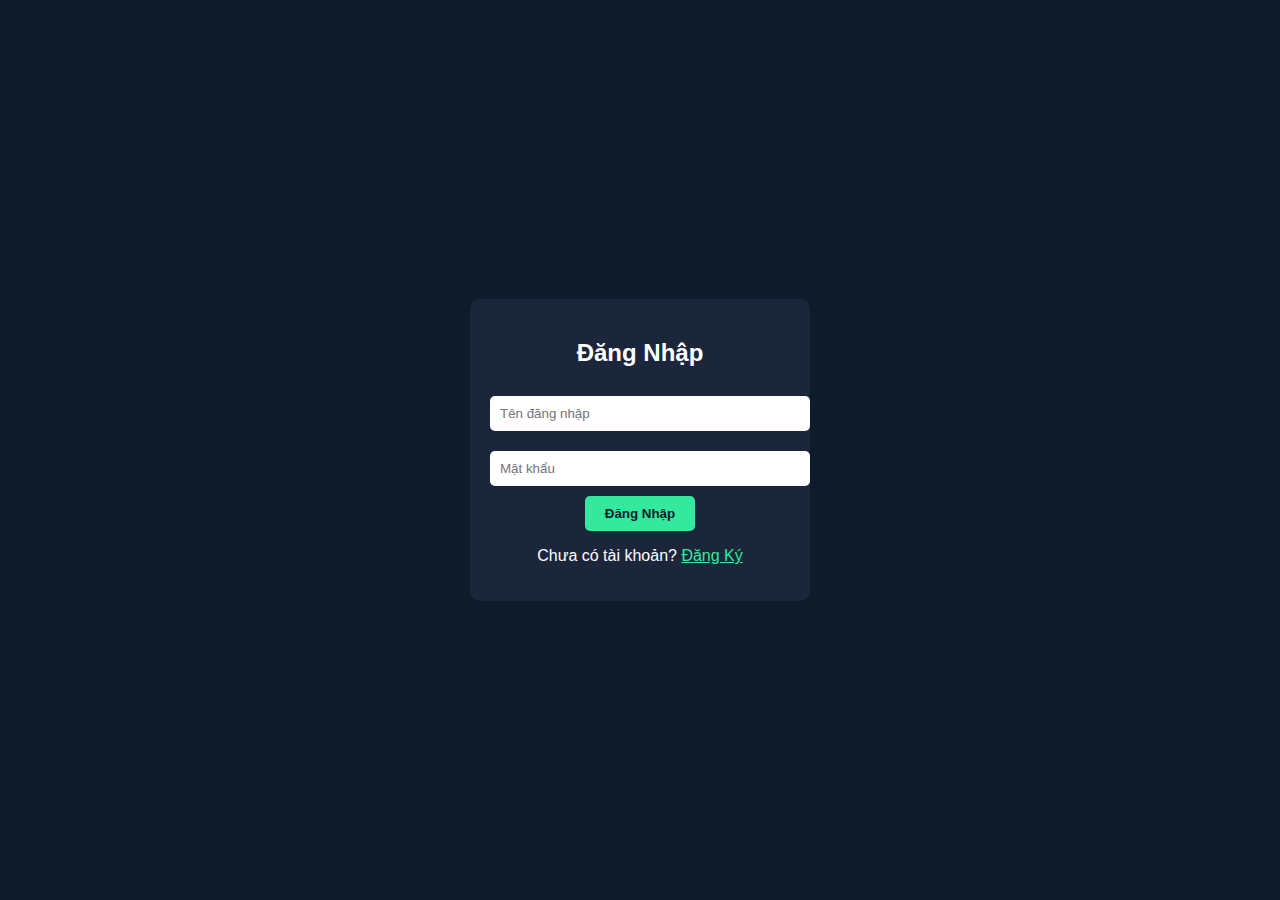
==== index.html @ 188a946c "Update index.html" ====
<!DOCTYPE html>
<html lang="vi">
<head>
    <meta charset="UTF-8">
    <meta name="viewport" content="width=device-width, initial-scale=1.0">
    <title>Shop Bán Xlim</title>
    <link rel="stylesheet" href="styles.css">
</head>
<body>
    <div class="login" id="login">
        <div class="form-container">
            <h2>Đăng Nhập</h2>
            <input type="text" id="loginUsername" placeholder="Tên đăng nhập">
            <input type="password" id="loginPassword" placeholder="Mật khẩu">
            <button onclick="handleLogin()">Đăng Nhập</button>
            <p>Chưa có tài khoản? <a href="#" onclick="showSignup()" style="color: #34e89e;">Đăng Ký</a></p>
        </div>
    </div>

    <div class="signup" id="signup" style="display: none;">
        <div class="form-container">
            <h2>Đăng Ký</h2>
            <input type="text" id="signupUsername" placeholder="Tên đăng nhập">
            <input type="password" id="signupPassword" placeholder="Mật khẩu">
            <input type="password" id="signupPasswordConfirm" placeholder="Nhập lại mật khẩu">
            <button onclick="togglePasswordVisibility()">Hiện/Ẩn Mật Khẩu</button>
            <button onclick="handleSignup()">Đăng Ký</button>
            <p>Đã có tài khoản? <a href="#" onclick="showLogin()" style="color: #34e89e;">Đăng Nhập</a></p>
        </div>
    </div>

    <div id="content" style="display: none;">
        <div class="header">
            <h1>Shop Bán Xlim</h1>
            <button class="menu-button" onclick="toggleDropdown()">☰</button>
            <div class="dropdown" id="dropdownMenu">
                <button onclick="showDepositInfo()">Nạp tiền</button>
                <button onclick="showTransfer()">Chuyển khoản</button>
            </div>
        </div>
        <div id="balance" style="color: #ff9900; text-align: center; margin: 20px; font-size: 24px;">
            Số dư của bạn: <span id="balanceAmount">0</span> VNĐ
        </div>
        <div class="logout">
            <button onclick="logout()">Đăng Xuất</button>
        </div>
        <div id="welcomeMessage" style="color: #ff9900; text-align: center; margin: 20px;"></div>
        <div class="container" id="productContainer">
            <div class="item">
                <img src="IMG_3823.jpeg" alt="Xlim">
                <h3>Sản phẩm 1</h3>
                <p>350k</p>
                <button onclick="handlePurchase(350000)">Mua ngay</button>
            </div>
            <div class="item">
                <img src="IMG_3822.jpeg" alt="Xlim">
                <h3>Sản phẩm 2</h3>
                <p>350k</p>
                <button onclick="handlePurchase(350000)">Mua ngay</button>
            </div>
            <div class="item">
                <img src="IMG_3681.heic" alt="Xlim">
                <h3>Sản phẩm 3</h3>
                <p>350k</p>
                <button onclick="handlePurchase(350000)">Mua ngay</button>
            </div>
            <div class="item">
                <img src="IMG_3825.jpeg" alt="Xlim">
                <h3>Sản phẩm 4</h3>
                <p>350k</p>
                <button onclick="handlePurchase(350000)">Mua ngay</button>
            </div>
        </div>
    </div>

    <div id="depositInfo" style="display: none; text-align: center; margin: 20px;">
        <h2>Thông Tin Nạp Tiền</h2>
        <p>Số tài khoản: <strong>6907205383545</strong></p>
        <p>Chủ tài khoản: <strong>Pham The Hien</strong></p>
        <img src="IMG_4017.jpeg" alt="QR Code" style="max-width: 200px; margin: 20px auto;">
        <button onclick="hideDepositInfo()">Đóng</button>
    </div>

    <script src="scripts.js"></script>
</body>
</html>
---- styles.css ----
body {
    font-family: Arial, sans-serif;
    background-color: #0d1b2a;
    color: white;
    margin: 0;
}
.header {
    background-color: #1b263b;
    text-align: center;
    padding: 20px;
}
.header h1 {
    color: #ff9900;
    text-transform: uppercase;
    margin: 0;
}
.menu-button {
    position: absolute;
    top: 20px;
    left: 20px;
    background-color: #34e89e;
    border: none;
    padding: 10px;
    color: #0d1b2a;
    font-weight: bold;
    border-radius: 5px;
    cursor: pointer;
}
.dropdown {
    display: none;
    position: absolute;
    top: 60px;
    left: 20px;
    background-color: #1b263b;
    border-radius: 5px;
    padding: 10px;
    z-index: 10;
}
.dropdown button {
    background-color: #34e89e;
    border: none;
    padding: 10px 20px;
    color: #0d1b2a;
    font-weight: bold;
    border-radius: 5px;
    cursor: pointer;
    width: 100%;
    text-align: left;
}
.dropdown button:hover {
    background-color: #28a37f;
}
.container {
    display: grid;
    grid-template-columns: repeat(2, 1fr);
    gap: 20px;
    padding: 20px;
}
.item {
    background-color: #1b263b;
    padding: 20px;
    border-radius: 10px;
    text-align: center;
}
.item img {
    max-width: 100%;
    border-radius: 10px;
}
.item h3 {
    margin: 10px 0;
}
.item p {
    font-size: 20px;
    color: #ff9900;
    font-weight: bold;
}
.item button {
    background-color: #34e89e;
    border: none;
    padding: 10px 20px;
    color: #0d1b2a;
    font-weight: bold;
    border-radius: 5px;
    cursor: pointer;
}
.item button:hover {
    background-color: #28a37f;
}
.login, .signup {
    display: flex;
    justify-content: center;
    align-items: center;
    height: 100vh;
    background-color: #0d1b2a;
}
.form-container {
    background-color: #1b263b;
    padding: 20px;
    border-radius: 10px;
    text-align: center;
    width: 300px;
}
.form-container input {
    width: 100%;
    padding: 10px;
    margin: 10px 0;
    border: none;
    border-radius: 5px;
}
.form-container button {
    background-color: #34e89e;
    border: none;
    padding: 10px 20px;
    color: #0d1b2a;
    font-weight: bold;
    border-radius: 5px;
    cursor: pointer;
}
.logout {
    text-align: center;
    margin: 20px;
}
.logout button {
    background-color: #ff4d4d;
    border: none;
    padding: 10px 20px;
    color: white;
    font-weight: bold;
    border-radius: 5px;
    cursor: pointer;
}
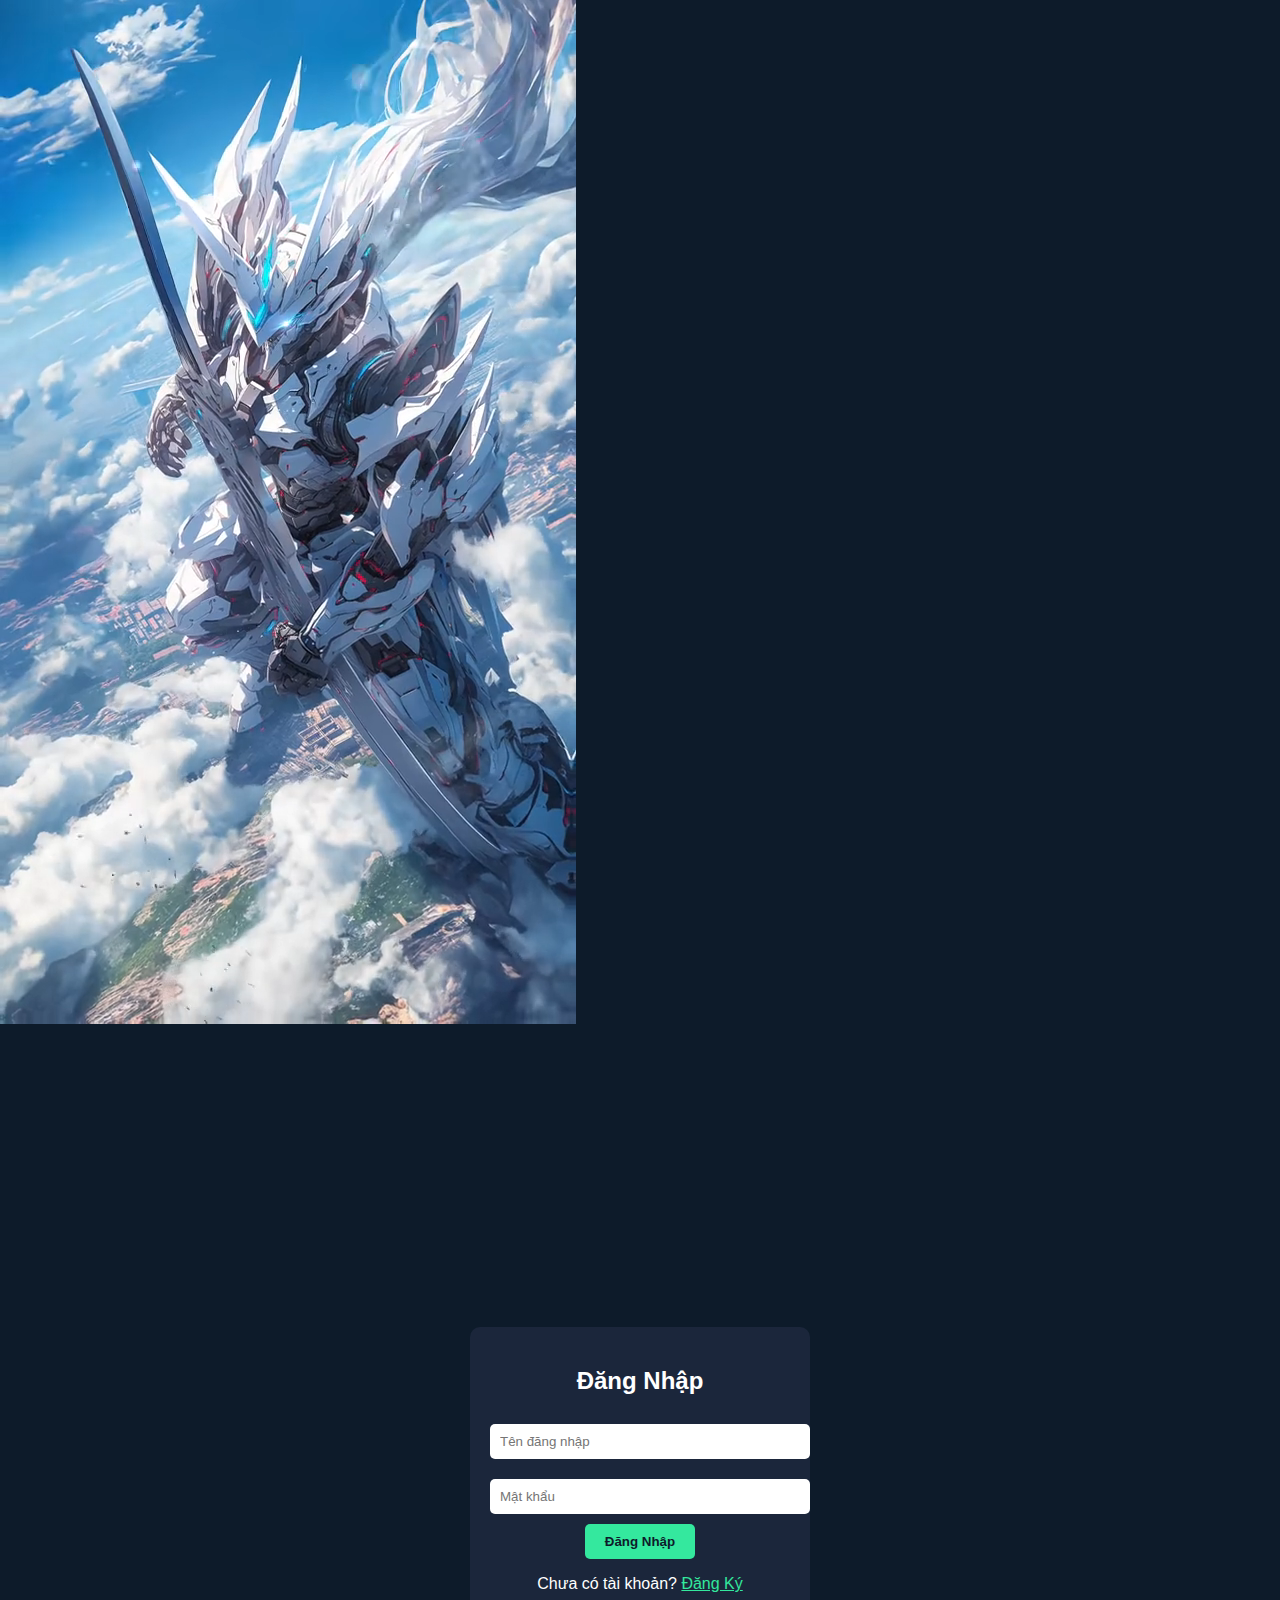
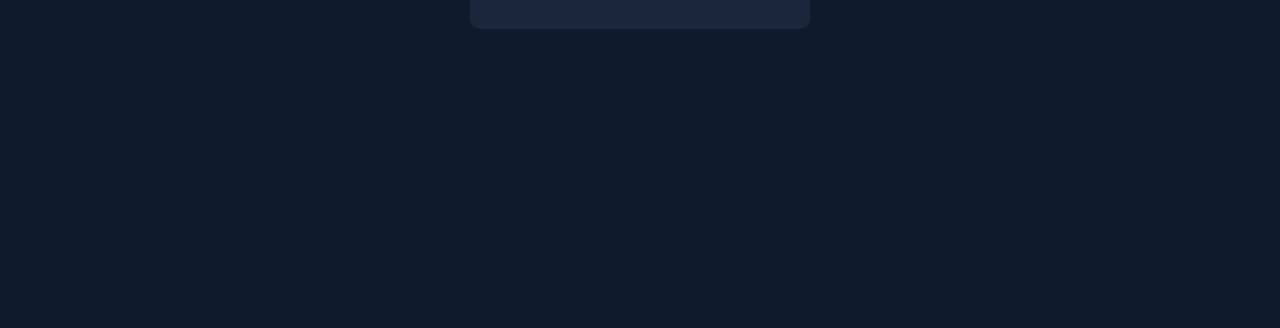
==== commit 0c72e2f1: "Update index.html" ====
--- a/index.html
+++ b/index.html
@@ -1,3 +1,4 @@
+
 
 
 
@@ -10,6 +11,11 @@
     <link rel="stylesheet" href="styles.css">
 </head>
 <body>
+    <video autoplay muted loop id="backgroundVideo">
+        <source src="Snaptik.app_7321271195444219138.mp4" type="video/mp4">
+        Your browser does not support the video tag.
+    </video>
+
     <div class="login" id="login">
         <div class="form-container">
             <h2>Đăng Nhập</h2>
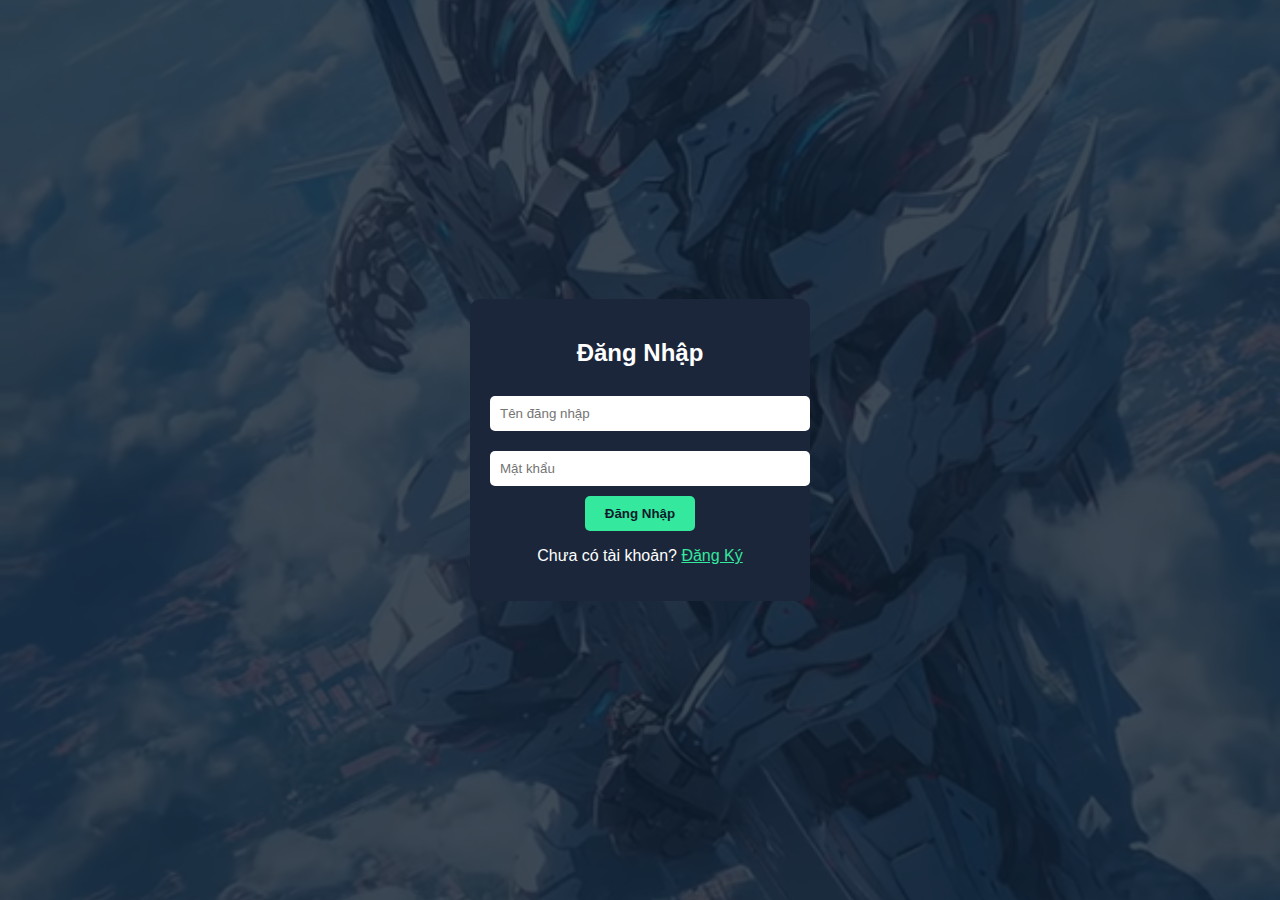
==== commit df6ae523: "Update index.html" ====
--- a/index.html
+++ b/index.html
@@ -1,6 +1,3 @@
-
-
-
 
 <!DOCTYPE html>
 <html lang="vi">
@@ -13,6 +10,11 @@
 <body>
     <video autoplay muted loop id="backgroundVideo">
         <source src="Snaptik.app_7321271195444219138.mp4" type="video/mp4">
+        Your browser does not support the video tag.
+    </video>
+
+    <video id="welcomeVideo" autoplay muted style="display: none; position: fixed; top: 0; left: 0; width: 100%; height: 100%; object-fit: cover; z-index: 1000;">
+        <source src="copy_45F16DBF-4280-4456-A812-1F3DF54902CC.mov" type="video/mp4">
         Your browser does not support the video tag.
     </video>
 
@@ -41,10 +43,13 @@
     <div id="content" style="display: none;">
         <div class="header">
             <h1>Shop Bán Xlim</h1>
+            <input type="text" id="searchBar" placeholder="Tìm kiếm sản phẩm...">
+            <button onclick="searchProduct()">Tìm</button>
             <button class="menu-button" onclick="toggleDropdown()">☰</button>
             <div class="dropdown" id="dropdownMenu">
                 <button onclick="showDepositInfo()">Nạp tiền</button>
                 <button onclick="showTransfer()">Chuyển khoản</button>
+                <button onclick="toggleChatbot()">Chatbot</button>
             </div>
         </div>
         <div id="balance" style="color: #ff9900; text-align: center; margin: 20px; font-size: 24px;">
@@ -90,6 +95,24 @@
         <button onclick="hideDepositInfo()">Đóng</button>
     </div>
 
+    <div id="chatbot" style="display: none; position: fixed; bottom: 20px; right: 20px; width: 400px; height: 400px; border: 1px solid #ccc; background-color: rgba(27, 38, 59, 0.9); border-radius: 10px; padding: 10px; z-index: 100;">
+        <h3 style="color: #ff9900;">Chatbot</h3>
+        <div id="chatMessages" style="max-height: 300px; overflow-y: auto; margin-bottom: 10px;"></div>
+        <input type="text" id="userMessage" placeholder="Nhập tin nhắn..." style="width: calc(100% • 20px); padding: 5px; border-radius: 5px; border: none;">
+        <button onclick="sendMessage()" style="background-color: #34e89e; border: none; padding: 5px 10px; color: #0d1b2a; border-radius: 5px; cursor: pointer;">Gửi</button>
+        <div id="suggestions" style="margin-top: 10px; color: #34e89e;">
+            <strong>Gợi ý:</strong>
+            <ul>
+                <li onclick="sendSuggestion('Bạn là ai')">Bạn là ai?</li>
+                <li onclick="sendSuggestion('Giá sản phẩm')">Giá sản phẩm</li>
+                <li onclick="sendSuggestion('Thời gian mở cửa')">Thời gian mở cửa</li>
+                <li onclick="sendSuggestion('Chính sách hoàn trả')">Chính sách hoàn trả</li>
+                <li onclick="sendSuggestion('Giảm giá')">Giảm giá</li>
+                <li onclick="redirectToFacebook()">Facebook</li> <!-• Nút để chuyển tới Facebook -->
+            </ul>
+        </div>
+    </div>
+
     <script src="scripts.js"></script>
 </body>
 </html>
--- a/styles.css
+++ b/styles.css
@@ -1,3 +1,4 @@
+
 
 body {
     font-family: Arial, sans-serif;
@@ -5,16 +6,29 @@
     color: white;
     margin: 0;
 }
+
+#backgroundVideo {
+    position: fixed; /* Đặt video ở vị trí cố định */
+    top: 0;
+    left: 0;
+    width: 100%; /* Chiếm toàn bộ chiều rộng */
+    height: 100%; /* Chiếm toàn bộ chiều cao */
+    object-fit: cover; /* Đảm bảo video lấp đầy vùng chứa mà không bị bóp méo */
+    z-index: -1; /* Đặt video ở phía dưới cùng */
+}
+
 .header {
-    background-color: #1b263b;
+    background-color: rgba(27, 38, 59, 0.8); /* Màu nền mờ */
     text-align: center;
     padding: 20px;
 }
+
 .header h1 {
     color: #ff9900;
     text-transform: uppercase;
     margin: 0;
 }
+
 .menu-button {
     position: absolute;
     top: 20px;
@@ -27,16 +41,18 @@
     border-radius: 5px;
     cursor: pointer;
 }
+
 .dropdown {
     display: none;
     position: absolute;
     top: 60px;
     left: 20px;
-    background-color: #1b263b;
+    background-color: rgba(27, 38, 59, 0.8); /* Nền mờ cho menu dropdown */
     border-radius: 5px;
     padding: 10px;
     z-index: 10;
 }
+
 .dropdown button {
     background-color: #34e89e;
     border: none;
@@ -48,33 +64,40 @@
     width: 100%;
     text-align: left;
 }
+
 .dropdown button:hover {
     background-color: #28a37f;
 }
+
 .container {
     display: grid;
     grid-template-columns: repeat(2, 1fr);
     gap: 20px;
     padding: 20px;
 }
+
 .item {
-    background-color: #1b263b;
+    background-color: rgba(27, 38, 59, 0.8); /* Nền mờ cho sản phẩm */
     padding: 20px;
     border-radius: 10px;
     text-align: center;
 }
+
 .item img {
     max-width: 100%;
     border-radius: 10px;
 }
+
 .item h3 {
     margin: 10px 0;
 }
+
 .item p {
     font-size: 20px;
     color: #ff9900;
     font-weight: bold;
 }
+
 .item button {
     background-color: #34e89e;
     border: none;
@@ -84,23 +107,27 @@
     border-radius: 5px;
     cursor: pointer;
 }
+
 .item button:hover {
     background-color: #28a37f;
 }
+
 .login, .signup {
     display: flex;
     justify-content: center;
     align-items: center;
     height: 100vh;
-    background-color: #0d1b2a;
+    background-color: rgba(13, 27, 42, 0.8); /* Nền mờ cho đăng nhập/đăng ký */
 }
+
 .form-container {
-    background-color: #1b263b;
+    background-color: #1b263b; /* Nền cho biểu mẫu */
     padding: 20px;
     border-radius: 10px;
     text-align: center;
     width: 300px;
 }
+
 .form-container input {
     width: 100%;
     padding: 10px;
@@ -108,6 +135,7 @@
     border: none;
     border-radius: 5px;
 }
+
 .form-container button {
     background-color: #34e89e;
     border: none;
@@ -117,10 +145,12 @@
     border-radius: 5px;
     cursor: pointer;
 }
+
 .logout {
     text-align: center;
     margin: 20px;
 }
+
 .logout button {
     background-color: #ff4d4d;
     border: none;
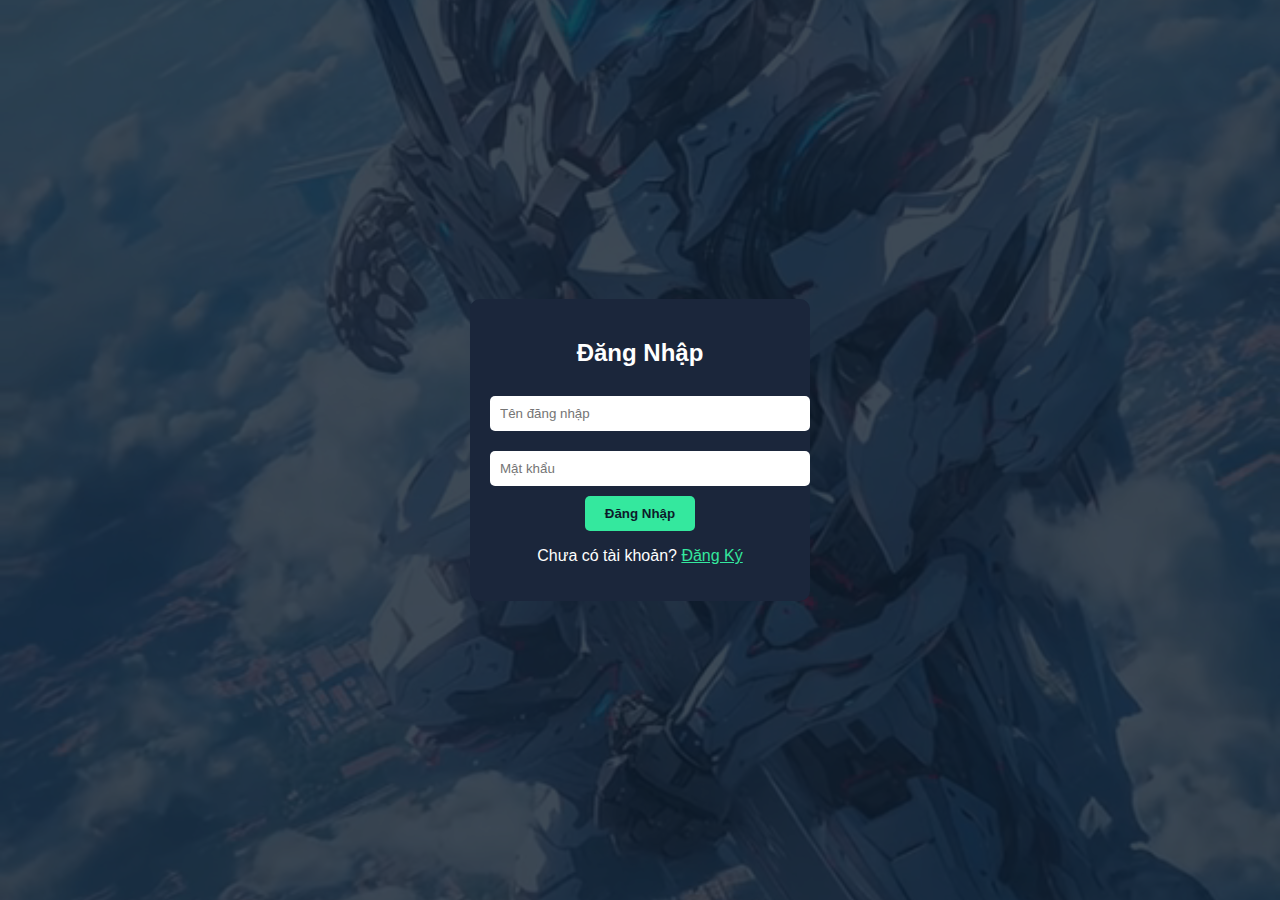
==== commit e9c406e2: "Update index.html" ====
--- a/index.html
+++ b/index.html
@@ -42,6 +42,7 @@
 
     <div id="content" style="display: none;">
         <div class="header">
+            <img src="IMG_4082.jpeg" alt="Logo" style="max-width: 150px; margin-bottom: 20px;"> <!-• Logo -->
             <h1>Shop Bán Xlim</h1>
             <input type="text" id="searchBar" placeholder="Tìm kiếm sản phẩm...">
             <button onclick="searchProduct()">Tìm</button>
--- a/styles.css
+++ b/styles.css
@@ -1,4 +1,3 @@
-
 
 body {
     font-family: Arial, sans-serif;
@@ -18,7 +17,7 @@
 }
 
 .header {
-    background-color: rgba(27, 38, 59, 0.8); /* Màu nền mờ */
+    background-color: rgba(27, 38, 59, 0.8); /* Nền mờ */
     text-align: center;
     padding: 20px;
 }
@@ -27,6 +26,13 @@
     color: #ff9900;
     text-transform: uppercase;
     margin: 0;
+}
+
+#searchBar {
+    padding: 10px;
+    border-radius: 5px;
+    border: 1px solid #ccc;
+    margin-right: 10px;
 }
 
 .menu-button {
@@ -66,7 +72,7 @@
 }
 
 .dropdown button:hover {
-    background-color: #28a37f;
+    background-color: #28a37f; /* Hiệu ứng hover */
 }
 
 .container {
@@ -109,7 +115,7 @@
 }
 
 .item button:hover {
-    background-color: #28a37f;
+    background-color: #28a37f; /* Hiệu ứng hover */
 }
 
 .login, .signup {
@@ -160,3 +166,24 @@
     border-radius: 5px;
     cursor: pointer;
 }
+
+/* Chatbot */
+#chatbot {
+    display: none;
+    position: fixed;
+    bottom: 20px;
+    right: 20px;
+    width: 400px; /* Tăng chiều rộng */
+    height: 400px; /* Tăng chiều cao */
+    border: 1px solid #ccc;
+    background-color: rgba(27, 38, 59, 0.9);
+    border-radius: 10px;
+    padding: 10px;
+    box-shadow: 0 0 10px rgba(0, 0, 0, 0.5);
+}
+
+#chatMessages {
+    max-height: 300px;
+    overflow-y: auto;
+    margin-bottom: 10px;
+}
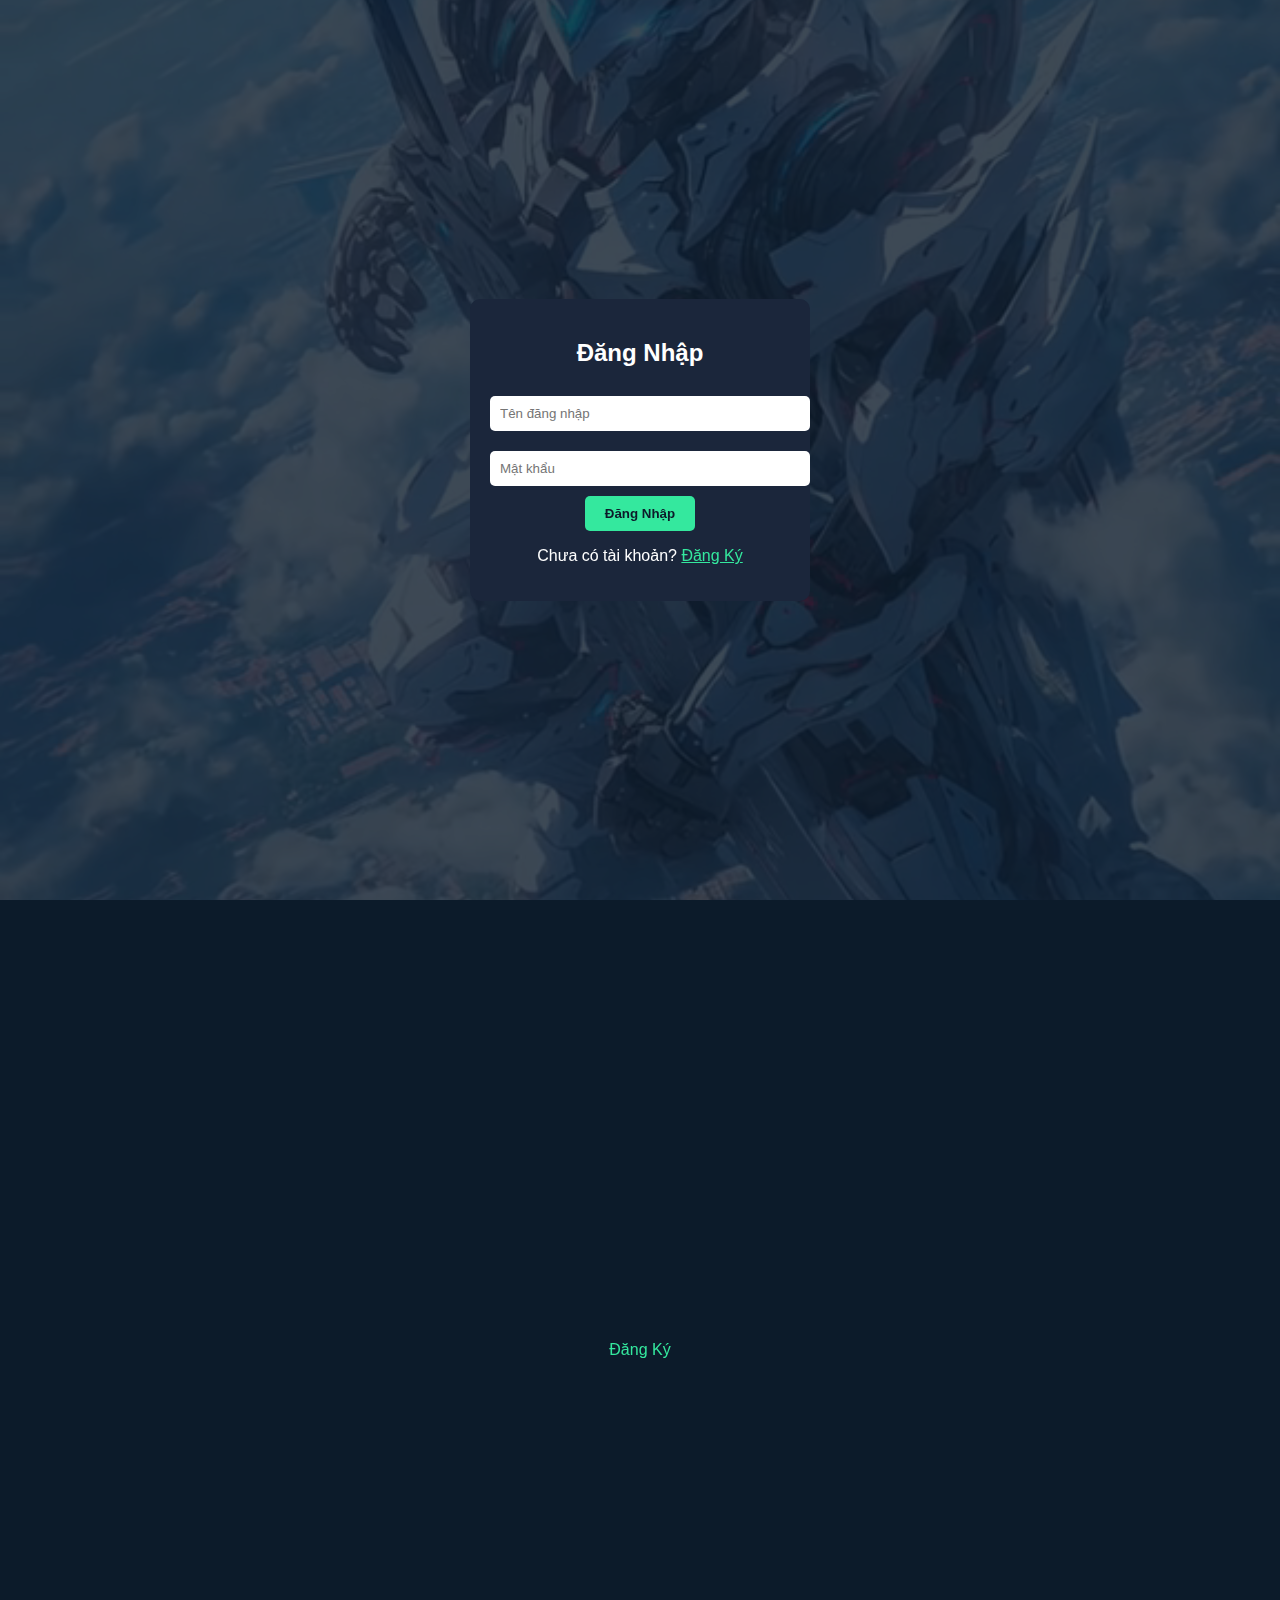
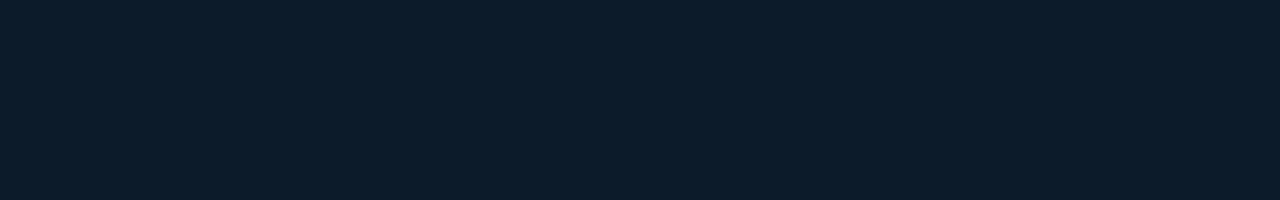
==== commit 89c24203: "Update index.html" ====
--- a/index.html
+++ b/index.html
@@ -2,118 +2,142 @@
 <!DOCTYPE html>
 <html lang="vi">
 <head>
-    <meta charset="UTF-8">
-    <meta name="viewport" content="width=device-width, initial-scale=1.0">
-    <title>Shop Bán Xlim</title>
-    <link rel="stylesheet" href="styles.css">
+ <meta charset="UTF-8">
+ <meta name="viewport" content="width=device-width, initial-scale=1.0">
+ <title>Shop Bán Xlim</title>
+ <link rel="stylesheet" href="styles.css">
 </head>
 <body>
-    <video autoplay muted loop id="backgroundVideo">
-        <source src="Snaptik.app_7321271195444219138.mp4" type="video/mp4">
-        Your browser does not support the video tag.
-    </video>
+ <video autoplay muted loop id="backgroundVideo">
+ <source ideo">
+ <source source src="Snaptik.app_7321271195444219138.mp4" type="video/mp4">
+ Your browser does not support the video tag.
+ </video>
 
-    <video id="welcomeVideo" autoplay muted style="display: none; position: fixed; top: 0; left: 0; width: 100%; height: 100%; object-fit: cover; z-index: 1000;">
-        <source src="copy_45F16DBF-4280-4456-A812-1F3DF54902CC.mov" type="video/mp4">
-        Your browser does not support the video tag.
-    </video>
+ <video id="welcomeVideo" autoplay muted style="display: none; position: fixed; top: 0; left: 0; width: 100%; height: 100%; object-fit: cover; z-index: 1000;">
+ <source src="copy_45F16DBF-4280-4456-A812-1F3DF54902CC.mov" type="video/mp4">
+ Your browser does not support the video tag.
+ </video>
 
-    <div class="login" id="login">
-        <div class="form-container">
-            <h2>Đăng Nhập</h2>
-            <input type="text" id="loginUsername" placeholder="Tên đăng nhập">
-            <input type="password" id="loginPassword" placeholder="Mật khẩu">
-            <button onclick="handleLogin()">Đăng Nhập</button>
-            <p>Chưa có tài khoản? <a href="#" onclick="showSignup()" style="color: #34e89e;">Đăng Ký</a></p>
-        </div>
-    </div>
+ <div class="login" id="login">
+ <div class="form-container">
+ <h2>Đăng Nhập</h2>
+ <input type="text" id="loginUsername" placeholder="Tên đăng nhập">
+ <input type="password" id="loginPassword" placeholder="Mật khẩu">
+ <button onclick="handleLogin()">Đăng Nhập</button>
+ <p>Chưa có tài khoản? <a href="#" onclick="showSignup()" style="color: #34e89e;">Đăng Ký</a></p>
+ </div>
+ </div>
 
-    <div class="signup" id="signup" style="display: none;">
-        <div class="form-container">
-            <h2>Đăng Ký</h2>
-            <input type="text" id="signupUsername" placeholder="Tên đăng nhập">
-            <input type="password" id="signupPassword" placeholder="Mật khẩu">
-            <input type="password" id="signupPasswordConfirm" placeholder="Nhập lại mật khẩu">
-            <button onclick="togglePasswordVisibility()">Hiện/Ẩn Mật Khẩu</button>
-            <button onclick="handleSignup()">Đăng Ký</button>
-            <p>Đã có tài khoản? <a href="#" onclick="showLogin()" style="color: #34e89e;">Đăng Nhập</a></p>
-        </div>
-    </div>
+ <div class="signup" id="signup" p()" style="color: #34e89e;">Đăng Ký</a></p>
+ </div>
+ </div>
 
-    <div id="content" style="display: none;">
-        <div class="header">
-            <img src="IMG_4082.jpeg" alt="Logo" style="max-width: 150px; margin-bottom: 20px;"> <!-• Logo -->
-            <h1>Shop Bán Xlim</h1>
-            <input type="text" id="searchBar" placeholder="Tìm kiếm sản phẩm...">
-            <button onclick="searchProduct()">Tìm</button>
-            <button class="menu-button" onclick="toggleDropdown()">☰</button>
-            <div class="dropdown" id="dropdownMenu">
-                <button onclick="showDepositInfo()">Nạp tiền</button>
-                <button onclick="showTransfer()">Chuyển khoản</button>
-                <button onclick="toggleChatbot()">Chatbot</button>
-            </div>
-        </div>
-        <div id="balance" style="color: #ff9900; text-align: center; margin: 20px; font-size: 24px;">
-            Số dư của bạn: <span id="balanceAmount">0</span> VNĐ
-        </div>
-        <div class="logout">
-            <button onclick="logout()">Đăng Xuất</button>
-        </div>
-        <div id="welcomeMessage" style="color: #ff9900; text-align: center; margin: 20px;"></div>
-        <div class="container" id="productContainer">
-            <div class="item">
-                <img src="IMG_3823.jpeg" alt="Xlim">
-                <h3>Sản phẩm 1</h3>
-                <p>350k</p>
-                <button onclick="handlePurchase(350000)">Mua ngay</button>
-            </div>
-            <div class="item">
-                <img src="IMG_3822.jpeg" alt="Xlim">
-                <h3>Sản phẩm 2</h3>
-                <p>350k</p>
-                <button onclick="handlePurchase(350000)">Mua ngay</button>
-            </div>
-            <div class="item">
-                <img src="IMG_3681.heic" alt="Xlim">
-                <h3>Sản phẩm 3</h3>
-                <p>350k</p>
-                <button onclick="handlePurchase(350000)">Mua ngay</button>
-            </div>
-            <div class="item">
-                <img src="IMG_3825.jpeg" alt="Xlim">
-                <h3>Sản phẩm 4</h3>
-                <p>350k</p>
-                <button onclick="handlePurchase(350000)">Mua ngay</button>
-            </div>
-        </div>
-    </div>
+ <div class="signup" id="signup" style="display: none;">
+ <div class="form-container">
+ <h2>Đăng Ký</h2>
+ <input type="text" id="signupUsername" placeholder="Tên đăng nhập">
+ <input type="password" id="signupPassword" placeholder="Mật khẩu">
+ <input type="password" id="signupPasswordConfirm" placeholder="Nhập lại mật khẩu">
+ <button onclick="togglePasswordVisibility()">Hiện/Ẩn Mật Khẩu</button>
+ <button onclick="handleSignup()">Đăng Ký</button>
+ <p>Đã có tài khoản? <a href="#" onclick="showLogin()" style="color: #34e89e;">Đăng Nhập</a></p>
+ </div>
+ tài khoản? <a href="#" onclick="showLogin()" style="color: #34e89e;">Đăng Nhập</a></p>
+ </div>
+ </div>
 
-    <div id="depositInfo" style="display: none; text-align: center; margin: 20px;">
-        <h2>Thông Tin Nạp Tiền</h2>
-        <p>Số tài khoản: <strong>6907205383545</strong></p>
-        <p>Chủ tài khoản: <strong>Pham The Hien</strong></p>
-        <img src="IMG_4017.jpeg" alt="QR Code" style="max-width: 200px; margin: 20px auto;">
-        <button onclick="hideDepositInfo()">Đóng</button>
-    </div>
+ <div id="content" style="display: none;">
+ <div class="header">
+ <h1>Shop Bán Xlim</h1>
+ <input type="text" id="searchBar" placeholder="Tìm kiếm sản phẩm...">
+ <button aceholder="Tìm kiếm sản phẩm...">
+ <button onclick="searchProduct()">Tìm</button>
+ <button class="menu-button" onclick="toggleDropdown()">☰</button>
+ <div class="dropdown" id="dropdownMenu">
+ <button onclick="showDepositInfo()">Nạp tiền</button>
+ <button onclick="showTransfer()">Chuyển khoản</button>
+ <button button onclick="showTransfer()">Chuyển khoản</button>
+ <button <button button onclick="toggleChatbot()">Chatbot</button>
+ </div>
+ </div>
+ <div id="balance" style="color: #ff9900; text-align: center; margin: 20px; font-size: 24px;">
+ Số dư của bạn: <span id="balanceAmount">0</span> VNĐ
+ </div>
+ <div class="logout">
+ <button onclick="logout()">Đăng Xuất</button>
+ </div>
+ <div id="welcomeMessage" style="color: #ff9900; text-align: center; margin: 20px;"></div>
+ <div class="container" id="productContainer">
+ <div class="item">
+ <img src="IMG_3823.jpeg" ="container" id="productContainer">
+ <div class="item">
+ <img src="IMG_3823.jpeg" <img src="IMG_3823.jpeg" alt="Xlim">
+ <h3>Sản phẩm 1</h3>
+ <p>350k</p>
+ <button onclick="handlePurchase(350000)">Mua ngay</button>
+ </div>
+ <div class="item">
+ <img src="IMG_3822.jpeg" alt="Xlim">
+ <h3>Sản phẩm 2</h3>
+ <p>350k</p>
+ <button onclick="handlePurchase(350000)">Mua ngay</button>
+ </div>
+ <div class="item">
+ <img src="IMG_3681.heic" alt="Xlim">
+ <h3>Sản phẩm 3</h3>
+ <p>350k</p>
+ <button onclick="handlePurchase(350000)">Mua ngay</button>
+ </div>
+ <div class="item">
+ <img src="IMG_3825.jpeg" alt="Xlim">
+ <h3>Sản phẩm 4</h3>
+ h3>Sản phẩm 3</h3>
+ <p>350k</p>
+ <button onclick="handlePurchase(350000)">Mua ngay</button>
+ </div>
+ <div class="item">
+ <img src="IMG_3825.jpeg" alt="Xlim">
+ <h3>Sản phẩm 4</h3>
+ <p>350k</p>
+ <button onclick="handlePurchase(350000)">Mua ngay</button>
+ </div>
+ </div>
+ </div>
 
-    <div id="chatbot" style="display: none; position: fixed; bottom: 20px; right: 20px; width: 400px; height: 400px; border: 1px solid #ccc; background-color: rgba(27, 38, 59, 0.9); border-radius: 10px; padding: 10px; z-index: 100;">
-        <h3 style="color: #ff9900;">Chatbot</h3>
-        <div id="chatMessages" style="max-height: 300px; overflow-y: auto; margin-bottom: 10px;"></div>
-        <input type="text" id="userMessage" placeholder="Nhập tin nhắn..." style="width: calc(100% • 20px); padding: 5px; border-radius: 5px; border: none;">
-        <button onclick="sendMessage()" style="background-color: #34e89e; border: none; padding: 5px 10px; color: #0d1b2a; border-radius: 5px; cursor: pointer;">Gửi</button>
-        <div id="suggestions" style="margin-top: 10px; color: #34e89e;">
-            <strong>Gợi ý:</strong>
-            <ul>
-                <li onclick="sendSuggestion('Bạn là ai')">Bạn là ai?</li>
-                <li onclick="sendSuggestion('Giá sản phẩm')">Giá sản phẩm</li>
-                <li onclick="sendSuggestion('Thời gian mở cửa')">Thời gian mở cửa</li>
-                <li onclick="sendSuggestion('Chính sách hoàn trả')">Chính sách hoàn trả</li>
-                <li onclick="sendSuggestion('Giảm giá')">Giảm giá</li>
-                <li onclick="redirectToFacebook()">Facebook</li> <!-• Nút để chuyển tới Facebook -->
-            </ul>
-        </div>
-    </div>
+ <div id="depositInfo" style="display: none; text-align: center; margin: 20px;">
+ <h2>Thông Tin Nạp Tiền</h2>
+ <p>Số tài khoản: <strong>6907205383545</strong></p>
+ <p>Chủ tài khoản: <strong>Pham The Hien</strong></p>
+ <img src="IMG_4017.jpeg" alt="QR Code" style="max-width: 200px; margin: 20px auto;">
+ <button onclick="hideDepositInfo()">Đóng</button>
+ </div>
 
-    <script src="scripts.js"></script>
+ <div id="chatbot" style="display: none; position: fixed; bottom: 20px; th: 200px; margin: 20px auto;">
+ <button onclick="hideDepositInfo()">Đóng</button>
+ </div>
+
+ <div id="chatbot" style="display: none; position: fixed; bottom: 20px; right: 20px; width: 400px; height: 400px; border: 1px solid #ccc; background-color: rgba(27, 38, 59, 0.9); border-radius: 10px; padding: 10px; z-index: 100;">
+ <h3 style="color: #ff9900;">Chatbot</h3>
+ <div id="chatMessages" style="max-height: 300px; overflow-y: auto; margin-bottom: 10px;"></div>
+ <input type="text" id="userMessage" placeholder="Nhập tin nhắn..." style="width: calc(100% • 20px); padding: 5px; border-radius: 5px; border: none;">
+ <button onclick="sendMessage()" style="background-color: #34e89e; border: none; padding: 5px 10px; color: #0d1b2a; border-radius: 5px; cursor: pointer;">Gửi</button>
+ <div id="suggestions" style="margin-top: 10px; color: #34e89e;">
+ <strong>Gợi ý:</strong>
+ px; color: #34e89e;">
+ <strong>Gợi ý:</strong>
+ </strong>
+ <ul>
+ <li onclick="sendSuggestion('Bạn là ai')">Bạn là ai?</li>
+ <li onclick="sendSuggestion('Giá sản phẩm')">Giá sản phẩm</li>
+ <li onclick="sendSuggestion('Thời gian mở cửa')">Thời gian mở cửa</li>
+ <li onclick="sendSuggestion('Chính sách hoàn trả')">Chính sách hoàn trả</li>
+ <li onclick="sendSuggestion('Giảm giá')">Giảm giá</li>
+ <li onclick="redirectToFacebook()">Facebook</li> <!-• Nút để chuyển tới Facebook -->
+ </ul>
+ </div>
+ </div>
+
+ <script src="scripts.js"></script>
 </body>
 </html>
--- a/styles.css
+++ b/styles.css
@@ -20,6 +20,11 @@
     background-color: rgba(27, 38, 59, 0.8); /* Nền mờ */
     text-align: center;
     padding: 20px;
+}
+
+.header img {
+    max-width: 150px; /* Kích thước tối đa của logo */
+    margin-bottom: 20px; /* Khoảng cách dưới logo */
 }
 
 .header h1 {
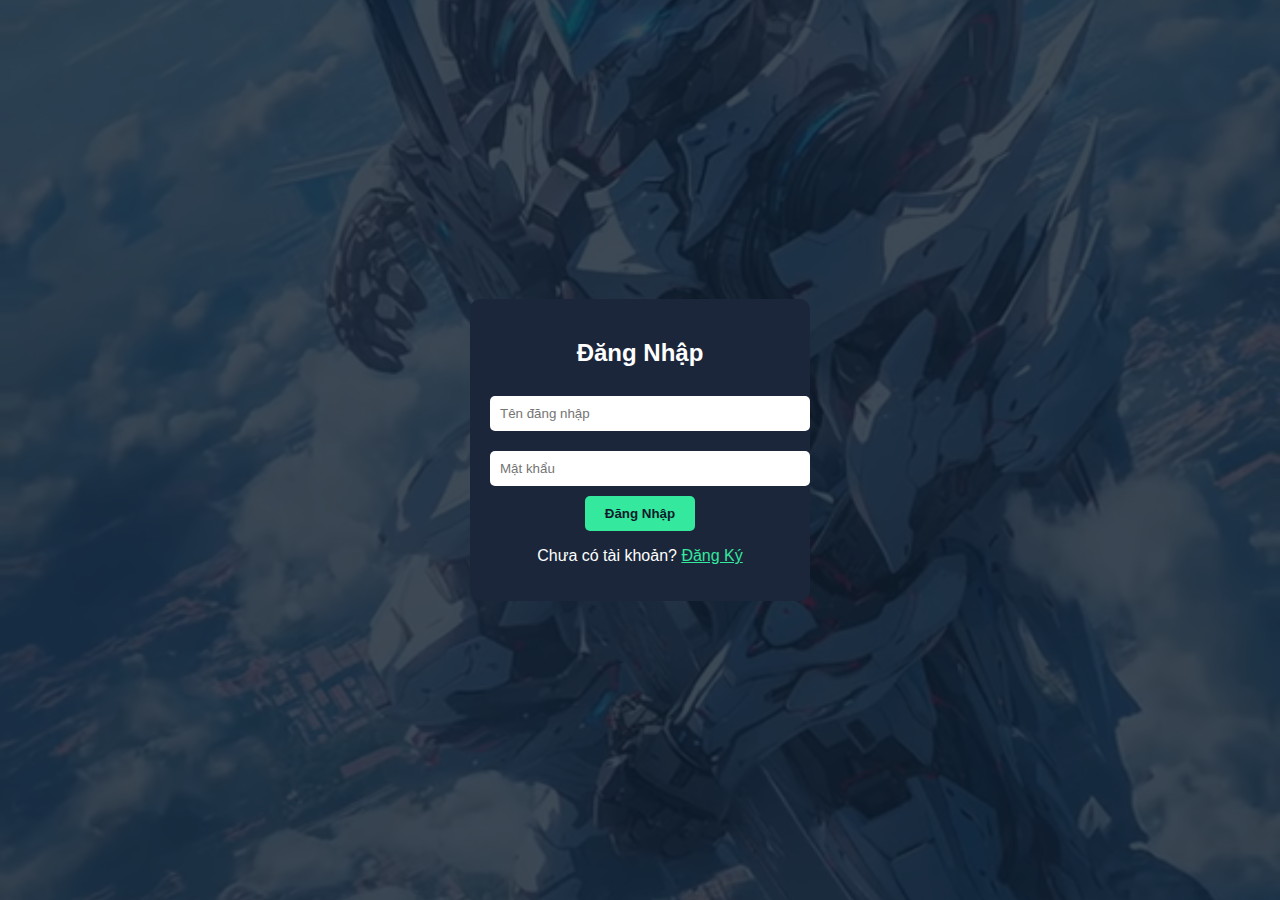
==== commit b2bc0025: "Update index.html" ====
--- a/index.html
+++ b/index.html
@@ -2,142 +2,117 @@
 <!DOCTYPE html>
 <html lang="vi">
 <head>
- <meta charset="UTF-8">
- <meta name="viewport" content="width=device-width, initial-scale=1.0">
- <title>Shop Bán Xlim</title>
- <link rel="stylesheet" href="styles.css">
+    <meta charset="UTF-8">
+    <meta name="viewport" content="width=device-width, initial-scale=1.0">
+    <title>Shop Bán Xlim</title>
+    <link rel="stylesheet" href="styles.css">
 </head>
 <body>
- <video autoplay muted loop id="backgroundVideo">
- <source ideo">
- <source source src="Snaptik.app_7321271195444219138.mp4" type="video/mp4">
- Your browser does not support the video tag.
- </video>
+    <video autoplay muted loop id="backgroundVideo">
+        <source src="Snaptik.app_7321271195444219138.mp4" type="video/mp4">
+        Your browser does not support the video tag.
+    </video>
 
- <video id="welcomeVideo" autoplay muted style="display: none; position: fixed; top: 0; left: 0; width: 100%; height: 100%; object-fit: cover; z-index: 1000;">
- <source src="copy_45F16DBF-4280-4456-A812-1F3DF54902CC.mov" type="video/mp4">
- Your browser does not support the video tag.
- </video>
+    <video id="welcomeVideo" autoplay muted style="display: none; position: fixed; top: 0; left: 0; width: 100%; height: 100%; object-fit: cover; z-index: 1000;">
+        <source src="copy_45F16DBF-4280-4456-A812-1F3DF54902CC.mov" type="video/mp4">
+        Your browser does not support the video tag.
+    </video>
 
- <div class="login" id="login">
- <div class="form-container">
- <h2>Đăng Nhập</h2>
- <input type="text" id="loginUsername" placeholder="Tên đăng nhập">
- <input type="password" id="loginPassword" placeholder="Mật khẩu">
- <button onclick="handleLogin()">Đăng Nhập</button>
- <p>Chưa có tài khoản? <a href="#" onclick="showSignup()" style="color: #34e89e;">Đăng Ký</a></p>
- </div>
- </div>
+    <div class="login" id="login">
+        <div class="form-container">
+            <h2>Đăng Nhập</h2>
+            <input type="text" id="loginUsername" placeholder="Tên đăng nhập">
+            <input type="password" id="loginPassword" placeholder="Mật khẩu">
+            <button onclick="handleLogin()">Đăng Nhập</button>
+            <p>Chưa có tài khoản? <a href="#" onclick="showSignup()" style="color: #34e89e;">Đăng Ký</a></p>
+        </div>
+    </div>
 
- <div class="signup" id="signup" p()" style="color: #34e89e;">Đăng Ký</a></p>
- </div>
- </div>
+    <div class="signup" id="signup" style="display: none;">
+        <div class="form-container">
+            <h2>Đăng Ký</h2>
+            <input type="text" id="signupUsername" placeholder="Tên đăng nhập">
+            <input type="password" id="signupPassword" placeholder="Mật khẩu">
+            <input type="password" id="signupPasswordConfirm" placeholder="Nhập lại mật khẩu">
+            <button onclick="togglePasswordVisibility()">Hiện/Ẩn Mật Khẩu</button>
+            <button onclick="handleSignup()">Đăng Ký</button>
+            <p>Đã có tài khoản? <a href="#" onclick="showLogin()" style="color: #34e89e;">Đăng Nhập</a></p>
+        </div>
+    </div>
 
- <div class="signup" id="signup" style="display: none;">
- <div class="form-container">
- <h2>Đăng Ký</h2>
- <input type="text" id="signupUsername" placeholder="Tên đăng nhập">
- <input type="password" id="signupPassword" placeholder="Mật khẩu">
- <input type="password" id="signupPasswordConfirm" placeholder="Nhập lại mật khẩu">
- <button onclick="togglePasswordVisibility()">Hiện/Ẩn Mật Khẩu</button>
- <button onclick="handleSignup()">Đăng Ký</button>
- <p>Đã có tài khoản? <a href="#" onclick="showLogin()" style="color: #34e89e;">Đăng Nhập</a></p>
- </div>
- tài khoản? <a href="#" onclick="showLogin()" style="color: #34e89e;">Đăng Nhập</a></p>
- </div>
- </div>
+    <div id="content" style="display: none;">
+        <div class="header">
+            <h1>Shop Bán Xlim</h1>
+            <input type="text" id="searchBar" placeholder="Tìm kiếm sản phẩm...">
+            <button onclick="searchProduct()">Tìm</button>
+            <button class="menu-button" onclick="toggleDropdown()">☰</button>
+            <div class="dropdown" id="dropdownMenu">
+                <button onclick="showDepositInfo()">Nạp tiền</button>
+                <button onclick="showTransfer()">Chuyển khoản</button>
+                <button onclick="toggleChatbot()">Chatbot</button>
+            </div>
+        </div>
+        <div id="balance" style="color: #ff9900; text-align: center; margin: 20px; font-size: 24px;">
+            Số dư của bạn: <span id="balanceAmount">0</span> VNĐ
+        </div>
+        <div class="logout">
+            <button onclick="logout()">Đăng Xuất</button>
+        </div>
+        <div id="welcomeMessage" style="color: #ff9900; text-align: center; margin: 20px;"></div>
+        <div class="container" id="productContainer">
+            <div class="item">
+                <img src="IMG_3823.jpeg" alt="Xlim">
+                <h3>Sản phẩm 1</h3>
+                <p>350k</p>
+                <button onclick="handlePurchase(350000)">Mua ngay</button>
+            </div>
+            <div class="item">
+                <img src="IMG_3822.jpeg" alt="Xlim">
+                <h3>Sản phẩm 2</h3>
+                <p>350k</p>
+                <button onclick="handlePurchase(350000)">Mua ngay</button>
+            </div>
+            <div class="item">
+                <img src="IMG_3681.heic" alt="Xlim">
+                <h3>Sản phẩm 3</h3>
+                <p>350k</p>
+                <button onclick="handlePurchase(350000)">Mua ngay</button>
+            </div>
+            <div class="item">
+                <img src="IMG_3825.jpeg" alt="Xlim">
+                <h3>Sản phẩm 4</h3>
+                <p>350k</p>
+                <button onclick="handlePurchase(350000)">Mua ngay</button>
+            </div>
+        </div>
+    </div>
 
- <div id="content" style="display: none;">
- <div class="header">
- <h1>Shop Bán Xlim</h1>
- <input type="text" id="searchBar" placeholder="Tìm kiếm sản phẩm...">
- <button aceholder="Tìm kiếm sản phẩm...">
- <button onclick="searchProduct()">Tìm</button>
- <button class="menu-button" onclick="toggleDropdown()">☰</button>
- <div class="dropdown" id="dropdownMenu">
- <button onclick="showDepositInfo()">Nạp tiền</button>
- <button onclick="showTransfer()">Chuyển khoản</button>
- <button button onclick="showTransfer()">Chuyển khoản</button>
- <button <button button onclick="toggleChatbot()">Chatbot</button>
- </div>
- </div>
- <div id="balance" style="color: #ff9900; text-align: center; margin: 20px; font-size: 24px;">
- Số dư của bạn: <span id="balanceAmount">0</span> VNĐ
- </div>
- <div class="logout">
- <button onclick="logout()">Đăng Xuất</button>
- </div>
- <div id="welcomeMessage" style="color: #ff9900; text-align: center; margin: 20px;"></div>
- <div class="container" id="productContainer">
- <div class="item">
- <img src="IMG_3823.jpeg" ="container" id="productContainer">
- <div class="item">
- <img src="IMG_3823.jpeg" <img src="IMG_3823.jpeg" alt="Xlim">
- <h3>Sản phẩm 1</h3>
- <p>350k</p>
- <button onclick="handlePurchase(350000)">Mua ngay</button>
- </div>
- <div class="item">
- <img src="IMG_3822.jpeg" alt="Xlim">
- <h3>Sản phẩm 2</h3>
- <p>350k</p>
- <button onclick="handlePurchase(350000)">Mua ngay</button>
- </div>
- <div class="item">
- <img src="IMG_3681.heic" alt="Xlim">
- <h3>Sản phẩm 3</h3>
- <p>350k</p>
- <button onclick="handlePurchase(350000)">Mua ngay</button>
- </div>
- <div class="item">
- <img src="IMG_3825.jpeg" alt="Xlim">
- <h3>Sản phẩm 4</h3>
- h3>Sản phẩm 3</h3>
- <p>350k</p>
- <button onclick="handlePurchase(350000)">Mua ngay</button>
- </div>
- <div class="item">
- <img src="IMG_3825.jpeg" alt="Xlim">
- <h3>Sản phẩm 4</h3>
- <p>350k</p>
- <button onclick="handlePurchase(350000)">Mua ngay</button>
- </div>
- </div>
- </div>
+    <div id="depositInfo" style="display: none; text-align: center; margin: 20px;">
+        <h2>Thông Tin Nạp Tiền</h2>
+        <p>Số tài khoản: <strong>6907205383545</strong></p>
+        <p>Chủ tài khoản: <strong>Pham The Hien</strong></p>
+        <img src="IMG_4017.jpeg" alt="QR Code" style="max-width: 200px; margin: 20px auto;">
+        <button onclick="hideDepositInfo()">Đóng</button>
+    </div>
 
- <div id="depositInfo" style="display: none; text-align: center; margin: 20px;">
- <h2>Thông Tin Nạp Tiền</h2>
- <p>Số tài khoản: <strong>6907205383545</strong></p>
- <p>Chủ tài khoản: <strong>Pham The Hien</strong></p>
- <img src="IMG_4017.jpeg" alt="QR Code" style="max-width: 200px; margin: 20px auto;">
- <button onclick="hideDepositInfo()">Đóng</button>
- </div>
+    <div id="chatbot" style="display: none; position: fixed; bottom: 20px; right: 20px; width: 400px; height: 400px; border: 1px solid #ccc; background-color: rgba(27, 38, 59, 0.9); border-radius: 10px; padding: 10px; z-index: 100;">
+        <h3 style="color: #ff9900;">Chatbot</h3>
+        <div id="chatMessages" style="max-height: 300px; overflow-y: auto; margin-bottom: 10px;"></div>
+        <input type="text" id="userMessage" placeholder="Nhập tin nhắn..." style="width: calc(100% • 20px); padding: 5px; border-radius: 5px; border: none;">
+        <button onclick="sendMessage()" style="background-color: #34e89e; border: none; padding: 5px 10px; color: #0d1b2a; border-radius: 5px; cursor: pointer;">Gửi</button>
+        <div id="suggestions" style="margin-top: 10px; color: #34e89e;">
+            <strong>Gợi ý:</strong>
+            <ul>
+                <li onclick="sendSuggestion('Bạn là ai')">Bạn là ai?</li>
+                <li onclick="sendSuggestion('Giá sản phẩm')">Giá sản phẩm</li>
+                <li onclick="sendSuggestion('Thời gian mở cửa')">Thời gian mở cửa</li>
+                <li onclick="sendSuggestion('Chính sách hoàn trả')">Chính sách hoàn trả</li>
+                <li onclick="sendSuggestion('Giảm giá')">Giảm giá</li>
+                <li onclick="redirectToFacebook()">Facebook</li> <!-• Nút để chuyển tới Facebook -->
+            </ul>
+        </div>
+    </div>
 
- <div id="chatbot" style="display: none; position: fixed; bottom: 20px; th: 200px; margin: 20px auto;">
- <button onclick="hideDepositInfo()">Đóng</button>
- </div>
-
- <div id="chatbot" style="display: none; position: fixed; bottom: 20px; right: 20px; width: 400px; height: 400px; border: 1px solid #ccc; background-color: rgba(27, 38, 59, 0.9); border-radius: 10px; padding: 10px; z-index: 100;">
- <h3 style="color: #ff9900;">Chatbot</h3>
- <div id="chatMessages" style="max-height: 300px; overflow-y: auto; margin-bottom: 10px;"></div>
- <input type="text" id="userMessage" placeholder="Nhập tin nhắn..." style="width: calc(100% • 20px); padding: 5px; border-radius: 5px; border: none;">
- <button onclick="sendMessage()" style="background-color: #34e89e; border: none; padding: 5px 10px; color: #0d1b2a; border-radius: 5px; cursor: pointer;">Gửi</button>
- <div id="suggestions" style="margin-top: 10px; color: #34e89e;">
- <strong>Gợi ý:</strong>
- px; color: #34e89e;">
- <strong>Gợi ý:</strong>
- </strong>
- <ul>
- <li onclick="sendSuggestion('Bạn là ai')">Bạn là ai?</li>
- <li onclick="sendSuggestion('Giá sản phẩm')">Giá sản phẩm</li>
- <li onclick="sendSuggestion('Thời gian mở cửa')">Thời gian mở cửa</li>
- <li onclick="sendSuggestion('Chính sách hoàn trả')">Chính sách hoàn trả</li>
- <li onclick="sendSuggestion('Giảm giá')">Giảm giá</li>
- <li onclick="redirectToFacebook()">Facebook</li> <!-• Nút để chuyển tới Facebook -->
- </ul>
- </div>
- </div>
-
- <script src="scripts.js"></script>
+    <script src="scripts.js"></script>
 </body>
 </html>
